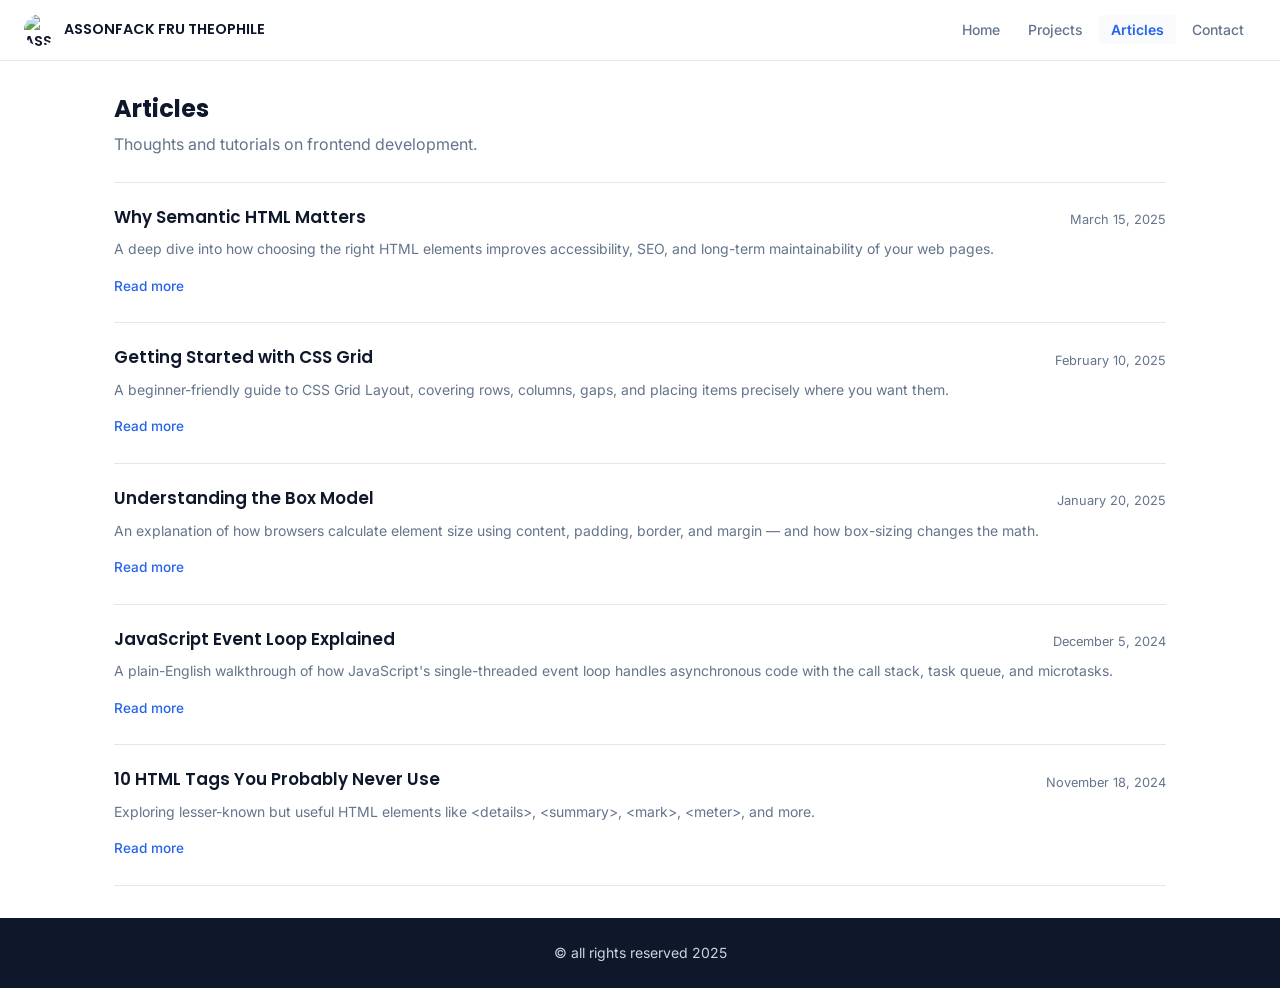
==== articles.html @ 4801c9fa "style added to website pages" ====
<!DOCTYPE html>
<html lang="en">
  <head>
    <meta charset="UTF-8" />
    <meta name="viewport" content="width=device-width, initial-scale=1.0" />
    <meta name="description" content="Articles and write-ups on frontend development, HTML, CSS, and JavaScript by ASSONFACK FRU THEOPHILE." />
    <meta name="keywords" content="frontend articles, web development, HTML, CSS, JavaScript, tutorials" />
    <meta name="author" content="ASSONFACK FRU THEOPHILE" />
    <title>Articles | ASSONFACK FRU THEOPHILE</title>
    <link rel="stylesheet" href="style.css" />
  </head>
  <body>

    <header>
      <div>
        <a href="index.html">
          <img src="assets/logo.png" alt="ASSONFACK FRU THEOPHILE logo" width="32" height="32" />
          <span>ASSONFACK FRU THEOPHILE</span>
        </a>
      </div>

      <nav aria-label="Primary navigation">
        <ul>
          <li><a href="index.html">Home</a></li>
          <li><a href="projects.html">Projects</a></li>
          <li><a href="articles.html" aria-current="page">Articles</a></li>
          <li><a href="contact.html">Contact</a></li>
        </ul>
      </nav>
    </header>

    <main>

      <section aria-labelledby="articles-heading" class="articles-section">
        <h1 id="articles-heading">Articles</h1>
        <p>Thoughts and tutorials on frontend development.</p>

        <article class="article-card">
          <header>
            <h2><a href="#">Why Semantic HTML Matters</a></h2>
            <time datetime="2025-03-15">March 15, 2025</time>
          </header>
          <p>A deep dive into how choosing the right HTML elements improves accessibility, SEO, and long-term maintainability of your web pages.</p>
          <a href="#">Read more</a>
        </article>

        <article class="article-card">
          <header>
            <h2><a href="#">Getting Started with CSS Grid</a></h2>
            <time datetime="2025-02-10">February 10, 2025</time>
          </header>
          <p>A beginner-friendly guide to CSS Grid Layout, covering rows, columns, gaps, and placing items precisely where you want them.</p>
          <a href="#">Read more</a>
        </article>

        <article class="article-card">
          <header>
            <h2><a href="#">Understanding the Box Model</a></h2>
            <time datetime="2025-01-20">January 20, 2025</time>
          </header>
          <p>An explanation of how browsers calculate element size using content, padding, border, and margin — and how box-sizing changes the math.</p>
          <a href="#">Read more</a>
        </article>

        <article class="article-card">
          <header>
            <h2><a href="#">JavaScript Event Loop Explained</a></h2>
            <time datetime="2024-12-05">December 5, 2024</time>
          </header>
          <p>A plain-English walkthrough of how JavaScript's single-threaded event loop handles asynchronous code with the call stack, task queue, and microtasks.</p>
          <a href="#">Read more</a>
        </article>

        <article class="article-card">
          <header>
            <h2><a href="#">10 HTML Tags You Probably Never Use</a></h2>
            <time datetime="2024-11-18">November 18, 2024</time>
          </header>
          <p>Exploring lesser-known but useful HTML elements like &lt;details&gt;, &lt;summary&gt;, &lt;mark&gt;, &lt;meter&gt;, and more.</p>
          <a href="#">Read more</a>
        </article>
      </section>

    </main>

    <footer>
      <p>&copy; all rights reserved 2025</p>
    </footer>

  </body>
</html>
---- style.css ----
@import url('https://fonts.googleapis.com/css2?family=Inter:wght@300;400;500;600;700&family=Poppins:wght@600;700&display=swap');

/* =====================
   CSS Variables
   ===================== */
:root {
  --color-bg: #ffffff;
  --color-bg-alt: #f8fafc;
  --color-surface: #ffffff;
  --color-border: #e2e8f0;
  --color-text: #334155;
  --color-text-muted: #64748b;
  --color-primary: #2563eb;
  --color-primary-hover: #1d4ed8;
  --color-heading: #0f172a;
  --color-card-bg: #ffffff;
  --color-footer-bg: #0f172a;
  --color-footer-text: #cbd5e1;

  --font-body: 'Inter', system-ui, sans-serif;
  --font-heading: 'Poppins', system-ui, sans-serif;

  --max-width: 1100px;
  --radius: 8px;
  --radius-sm: 4px;
  --shadow: 0 1px 4px rgba(0, 0, 0, 0.08);
  --shadow-md: 0 4px 16px rgba(0, 0, 0, 0.12);
}

/* =====================
   Dark Mode
   ===================== */
@media (prefers-color-scheme: dark) {
  :root {
    --color-bg: #0f172a;
    --color-bg-alt: #1e293b;
    --color-surface: #1e293b;
    --color-border: #334155;
    --color-text: #cbd5e1;
    --color-text-muted: #94a3b8;
    --color-primary: #60a5fa;
    --color-primary-hover: #93c5fd;
    --color-heading: #f1f5f9;
    --color-card-bg: #1e293b;
    --color-footer-bg: #020617;
    --color-footer-text: #64748b;
  }
}

/* =====================
   Reset & Base
   ===================== */
*, *::before, *::after {
  box-sizing: border-box;
  margin: 0;
  padding: 0;
}

html {
  scroll-behavior: smooth;
}

body {
  font-family: var(--font-body);
  font-size: 1rem;
  line-height: 1.6;
  color: var(--color-text);
  background-color: var(--color-bg);
  min-height: 100vh;
  display: flex;
  flex-direction: column;
}

img {
  max-width: 100%;
  display: block;
}

ul {
  list-style: none;
}

a {
  color: var(--color-primary);
  text-decoration: none;
}

a:hover {
  color: var(--color-primary-hover);
  text-decoration: underline;
}

h1, h2, h3, h4 {
  font-family: var(--font-heading);
  color: var(--color-heading);
  line-height: 1.3;
}

/* =====================
   Header & Navigation
   ===================== */
body > header {
  position: sticky;
  top: 0;
  z-index: 100;
  background-color: var(--color-bg);
  border-bottom: 1px solid var(--color-border);
  padding: 0.875rem 1.5rem;
  display: flex;
  align-items: center;
  justify-content: space-between;
}

body > header > div > a {
  display: flex;
  align-items: center;
  gap: 0.5rem;
  color: var(--color-heading);
  font-family: var(--font-heading);
  font-weight: 600;
  font-size: 0.9rem;
  text-decoration: none;
}

body > header > div > a:hover {
  color: var(--color-primary);
  text-decoration: none;
}

body > header > div > a img {
  width: 32px;
  height: 32px;
  border-radius: 50%;
  object-fit: cover;
}

nav ul {
  display: flex;
  align-items: center;
  gap: 0.25rem;
}

nav a {
  color: var(--color-text-muted);
  font-size: 0.875rem;
  font-weight: 500;
  padding: 0.375rem 0.75rem;
  border-radius: var(--radius-sm);
  transition: color 0.15s, background-color 0.15s;
  text-decoration: none;
}

nav a:hover {
  color: var(--color-primary);
  background-color: var(--color-bg-alt);
  text-decoration: none;
}

nav a[aria-current="page"] {
  color: var(--color-primary);
  font-weight: 600;
  background-color: var(--color-bg-alt);
}

/* =====================
   Main & Footer
   ===================== */
main {
  flex: 1;
  width: 100%;
  max-width: var(--max-width);
  margin: 0 auto;
  padding: 2rem 1.5rem;
}

body > footer {
  background-color: var(--color-footer-bg);
  color: var(--color-footer-text);
  text-align: center;
  padding: 1.5rem;
  font-size: 0.875rem;
  margin-top: auto;
}

body > footer p {
  margin: 0;
}

/* =====================
   HOME — Hero
   ===================== */
.hero {
  text-align: center;
  padding: 3rem 0 2.5rem;
  border-bottom: 1px solid var(--color-border);
  margin-bottom: 2.5rem;
}

.hero h1 {
  font-size: 2.5rem;
  margin-bottom: 0.5rem;
}

.hero p {
  color: var(--color-text-muted);
  font-size: 1.05rem;
}

/* =====================
   HOME — Overview Grid (3 columns)
   ===================== */
.overview-grid {
  display: grid;
  grid-template-columns: 1fr;
  gap: 2rem;
  margin-bottom: 2.5rem;
}

@media (min-width: 700px) {
  .overview-grid {
    grid-template-columns: repeat(3, 1fr);
    gap: 1.5rem 2.5rem;
  }
}

.overview-grid > * > h2 {
  font-size: 1rem;
  font-weight: 700;
  padding-bottom: 0.5rem;
  border-bottom: 2px solid var(--color-primary);
  margin-bottom: 1rem;
}

/* Projects aside */
.overview-grid > aside ul li {
  padding: 0.2rem 0;
}

.overview-grid > aside ul li a {
  font-size: 0.875rem;
}

/* Work experience articles */
.overview-grid > section:first-of-type article {
  padding-bottom: 1rem;
  margin-bottom: 1rem;
  border-bottom: 1px solid var(--color-border);
}

.overview-grid > section:first-of-type article:last-child {
  border-bottom: none;
  margin-bottom: 0;
  padding-bottom: 0;
}

.overview-grid > section:first-of-type article h3 {
  font-size: 0.9rem;
  margin-bottom: 0.25rem;
}

.overview-grid > section:first-of-type article p {
  font-size: 0.825rem;
  color: var(--color-text-muted);
  margin-bottom: 0.25rem;
}

.overview-grid > section:first-of-type article a {
  font-size: 0.8rem;
}

/* Education column */
.overview-grid > section:last-of-type > p {
  font-size: 0.875rem;
  color: var(--color-text-muted);
  margin-bottom: 0.75rem;
}

.overview-grid > section:last-of-type h3 {
  font-size: 0.875rem;
  margin-bottom: 0.5rem;
  margin-top: 0.75rem;
}

.overview-grid > section:last-of-type ul {
  list-style: disc;
  padding-left: 1.1rem;
}

.overview-grid > section:last-of-type ul li {
  font-size: 0.825rem;
  color: var(--color-text-muted);
  padding: 0.1rem 0;
}

/* =====================
   HOME — Reviews
   ===================== */
.reviews-section {
  padding-top: 2rem;
  border-top: 1px solid var(--color-border);
}

.reviews-section > h2 {
  font-size: 1.3rem;
  text-align: center;
  margin-bottom: 1.5rem;
}

.reviews-grid {
  display: grid;
  grid-template-columns: 1fr;
  gap: 1.25rem;
}

@media (min-width: 700px) {
  .reviews-grid {
    grid-template-columns: repeat(3, 1fr);
  }
}

.review-card {
  background-color: var(--color-card-bg);
  border: 1px solid var(--color-border);
  border-radius: var(--radius);
  padding: 1.25rem;
  box-shadow: var(--shadow);
}

.review-card blockquote p {
  font-size: 0.875rem;
  font-style: italic;
  color: var(--color-text);
  margin-bottom: 1rem;
  line-height: 1.55;
}

.review-card > footer {
  background-color: transparent;
  color: inherit;
  padding: 0;
  text-align: left;
  border: none;
}

.review-card > footer cite {
  display: block;
  font-weight: 600;
  font-size: 0.875rem;
  font-style: normal;
  color: var(--color-heading);
}

.review-card > footer p {
  font-size: 0.8rem;
  color: var(--color-text-muted);
  margin: 0;
}

/* =====================
   PROJECTS PAGE
   ===================== */
.projects-section > h1 {
  margin-bottom: 0.5rem;
}

.projects-section > p {
  color: var(--color-text-muted);
  margin-bottom: 2rem;
}

.project-card {
  background-color: var(--color-card-bg);
  border: 1px solid var(--color-border);
  border-radius: var(--radius);
  padding: 1.5rem;
  margin-bottom: 1.25rem;
  box-shadow: var(--shadow);
  transition: box-shadow 0.2s, transform 0.15s;
}

.project-card:hover {
  box-shadow: var(--shadow-md);
  transform: translateY(-2px);
}

.project-card h2 {
  font-size: 1.1rem;
  margin-bottom: 0.5rem;
}

.project-card > p {
  font-size: 0.875rem;
  color: var(--color-text-muted);
  margin-bottom: 0.75rem;
}

.project-card ul {
  list-style: disc;
  padding-left: 1.25rem;
  margin-bottom: 1rem;
}

.project-card ul li {
  font-size: 0.875rem;
  color: var(--color-text-muted);
  margin-bottom: 0.2rem;
}

.project-card > a {
  display: inline-block;
  font-size: 0.85rem;
  font-weight: 500;
  color: var(--color-primary);
  border: 1.5px solid var(--color-primary);
  padding: 0.3rem 1rem;
  border-radius: var(--radius-sm);
  transition: background-color 0.15s, color 0.15s;
  text-decoration: none;
}

.project-card > a:hover {
  background-color: var(--color-primary);
  color: #ffffff;
  text-decoration: none;
}

/* =====================
   ARTICLES PAGE
   ===================== */
.articles-section > h1 {
  margin-bottom: 0.5rem;
}

.articles-section > p {
  color: var(--color-text-muted);
  margin-bottom: 1.5rem;
}

.article-card {
  padding: 1.5rem 0;
  border-bottom: 1px solid var(--color-border);
}

.article-card:first-of-type {
  border-top: 1px solid var(--color-border);
}

.article-card > header {
  display: flex;
  justify-content: space-between;
  align-items: flex-start;
  gap: 1rem;
  margin-bottom: 0.5rem;
  background: transparent;
  border: none;
  padding: 0;
  position: static;
}

.article-card > header h2 {
  font-size: 1.05rem;
}

.article-card > header h2 a {
  color: var(--color-heading);
  font-weight: 600;
}

.article-card > header h2 a:hover {
  color: var(--color-primary);
  text-decoration: none;
}

.article-card time {
  font-size: 0.8rem;
  color: var(--color-text-muted);
  white-space: nowrap;
  flex-shrink: 0;
  padding-top: 0.2rem;
}

.article-card > p {
  font-size: 0.875rem;
  color: var(--color-text-muted);
  margin-bottom: 0.75rem;
}

.article-card > a {
  font-size: 0.85rem;
  font-weight: 500;
}

/* =====================
   CONTACT PAGE
   ===================== */
.contact-section > h1 {
  margin-bottom: 0.5rem;
}

.contact-section > p {
  color: var(--color-text-muted);
  margin-bottom: 2rem;
}

.contact-layout {
  display: grid;
  grid-template-columns: 1fr;
  gap: 2.5rem;
}

@media (min-width: 700px) {
  .contact-layout {
    grid-template-columns: 3fr 2fr;
  }
}

.contact-form-section h2,
.contact-info-section h2 {
  font-size: 1.15rem;
  margin-bottom: 1.25rem;
}

.form-group {
  display: flex;
  flex-direction: column;
  gap: 0.35rem;
  margin-bottom: 1rem;
}

label {
  font-size: 0.875rem;
  font-weight: 500;
  color: var(--color-text);
}

input[type="text"],
input[type="email"],
textarea {
  width: 100%;
  padding: 0.5rem 0.75rem;
  background-color: var(--color-surface);
  border: 1px solid var(--color-border);
  border-radius: var(--radius-sm);
  color: var(--color-text);
  font-family: var(--font-body);
  font-size: 0.9rem;
  transition: border-color 0.15s, box-shadow 0.15s;
}

input::placeholder,
textarea::placeholder {
  color: var(--color-text-muted);
}

input[type="text"]:focus,
input[type="email"]:focus,
textarea:focus {
  outline: none;
  border-color: var(--color-primary);
  box-shadow: 0 0 0 3px rgba(37, 99, 235, 0.12);
}

textarea {
  resize: vertical;
  min-height: 130px;
}

button[type="submit"] {
  width: 100%;
  padding: 0.625rem 1.5rem;
  background-color: var(--color-primary);
  color: #ffffff;
  border: none;
  border-radius: var(--radius-sm);
  font-family: var(--font-body);
  font-size: 0.95rem;
  font-weight: 600;
  cursor: pointer;
  transition: background-color 0.15s;
}

button[type="submit"]:hover {
  background-color: var(--color-primary-hover);
}

.contact-info-section address {
  font-style: normal;
}

.contact-info-section ul {
  display: flex;
  flex-direction: column;
  gap: 1rem;
}

.contact-info-section li {
  display: flex;
  flex-direction: column;
  gap: 0.15rem;
}

.contact-info-section strong {
  font-size: 0.75rem;
  text-transform: uppercase;
  letter-spacing: 0.06em;
  color: var(--color-text-muted);
}

.contact-info-section a {
  font-size: 0.875rem;
  word-break: break-all;
}

/* =====================
   Small screen tweaks
   ===================== */
@media (max-width: 699px) {
  .hero h1 {
    font-size: 1.75rem;
  }

  .hero {
    padding: 2rem 0 1.5rem;
  }
}

@media (max-width: 480px) {
  body > header {
    padding: 0.75rem 1rem;
  }

  body > header > div > a span {
    font-size: 0.8rem;
  }

  nav a {
    padding: 0.3rem 0.5rem;
    font-size: 0.8rem;
  }

  main {
    padding: 1.25rem 1rem;
  }
}
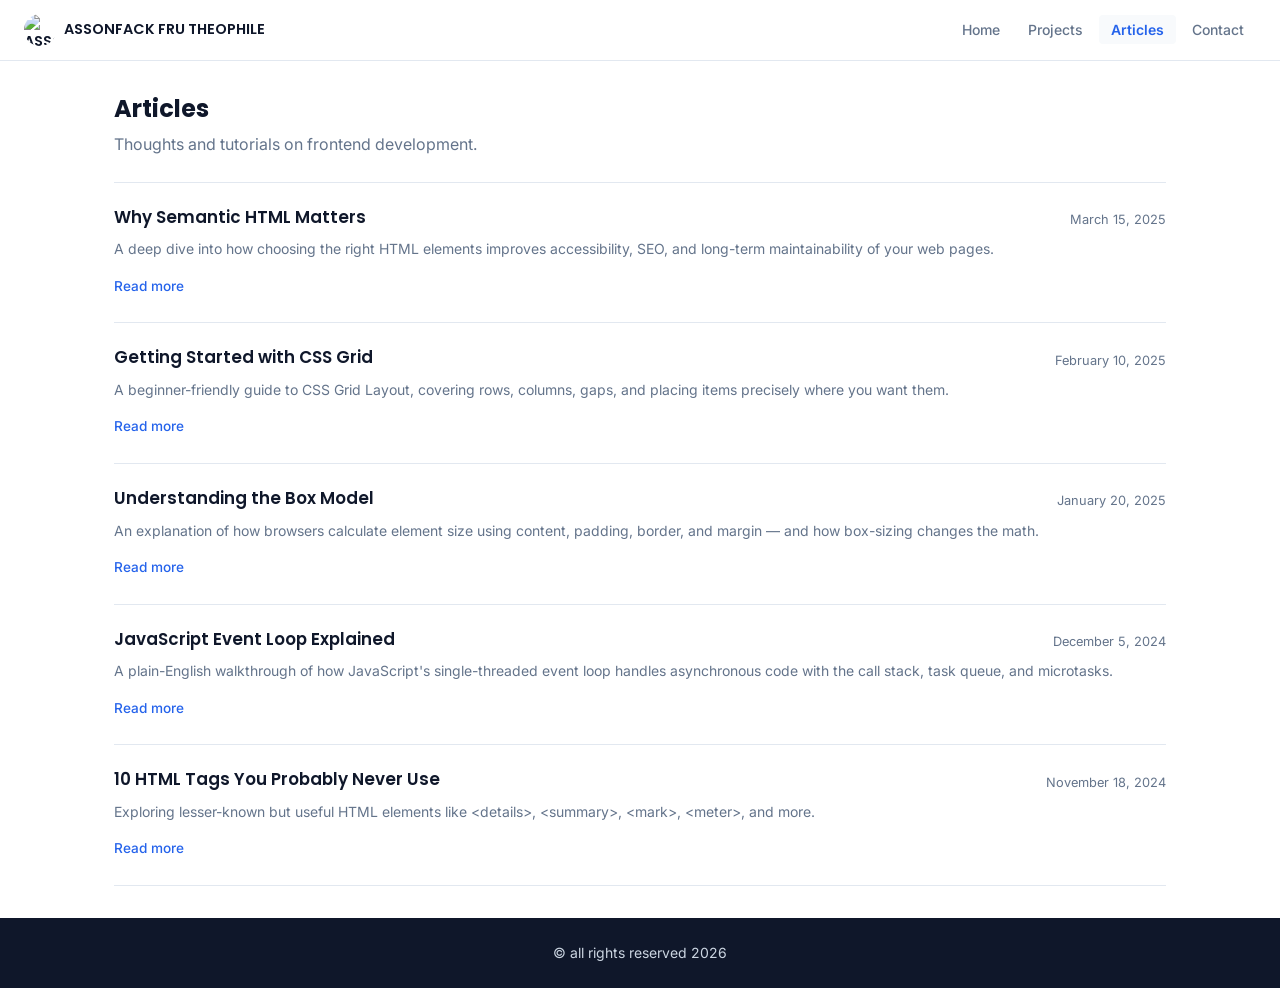
==== commit 99bce5ad: "Copyright date updated" ====
--- a/articles.html
+++ b/articles.html
@@ -84,7 +84,7 @@
     </main>
 
     <footer>
-      <p>&copy; all rights reserved 2025</p>
+      <p>&copy; all rights reserved 2026</p>
     </footer>
 
   </body>
